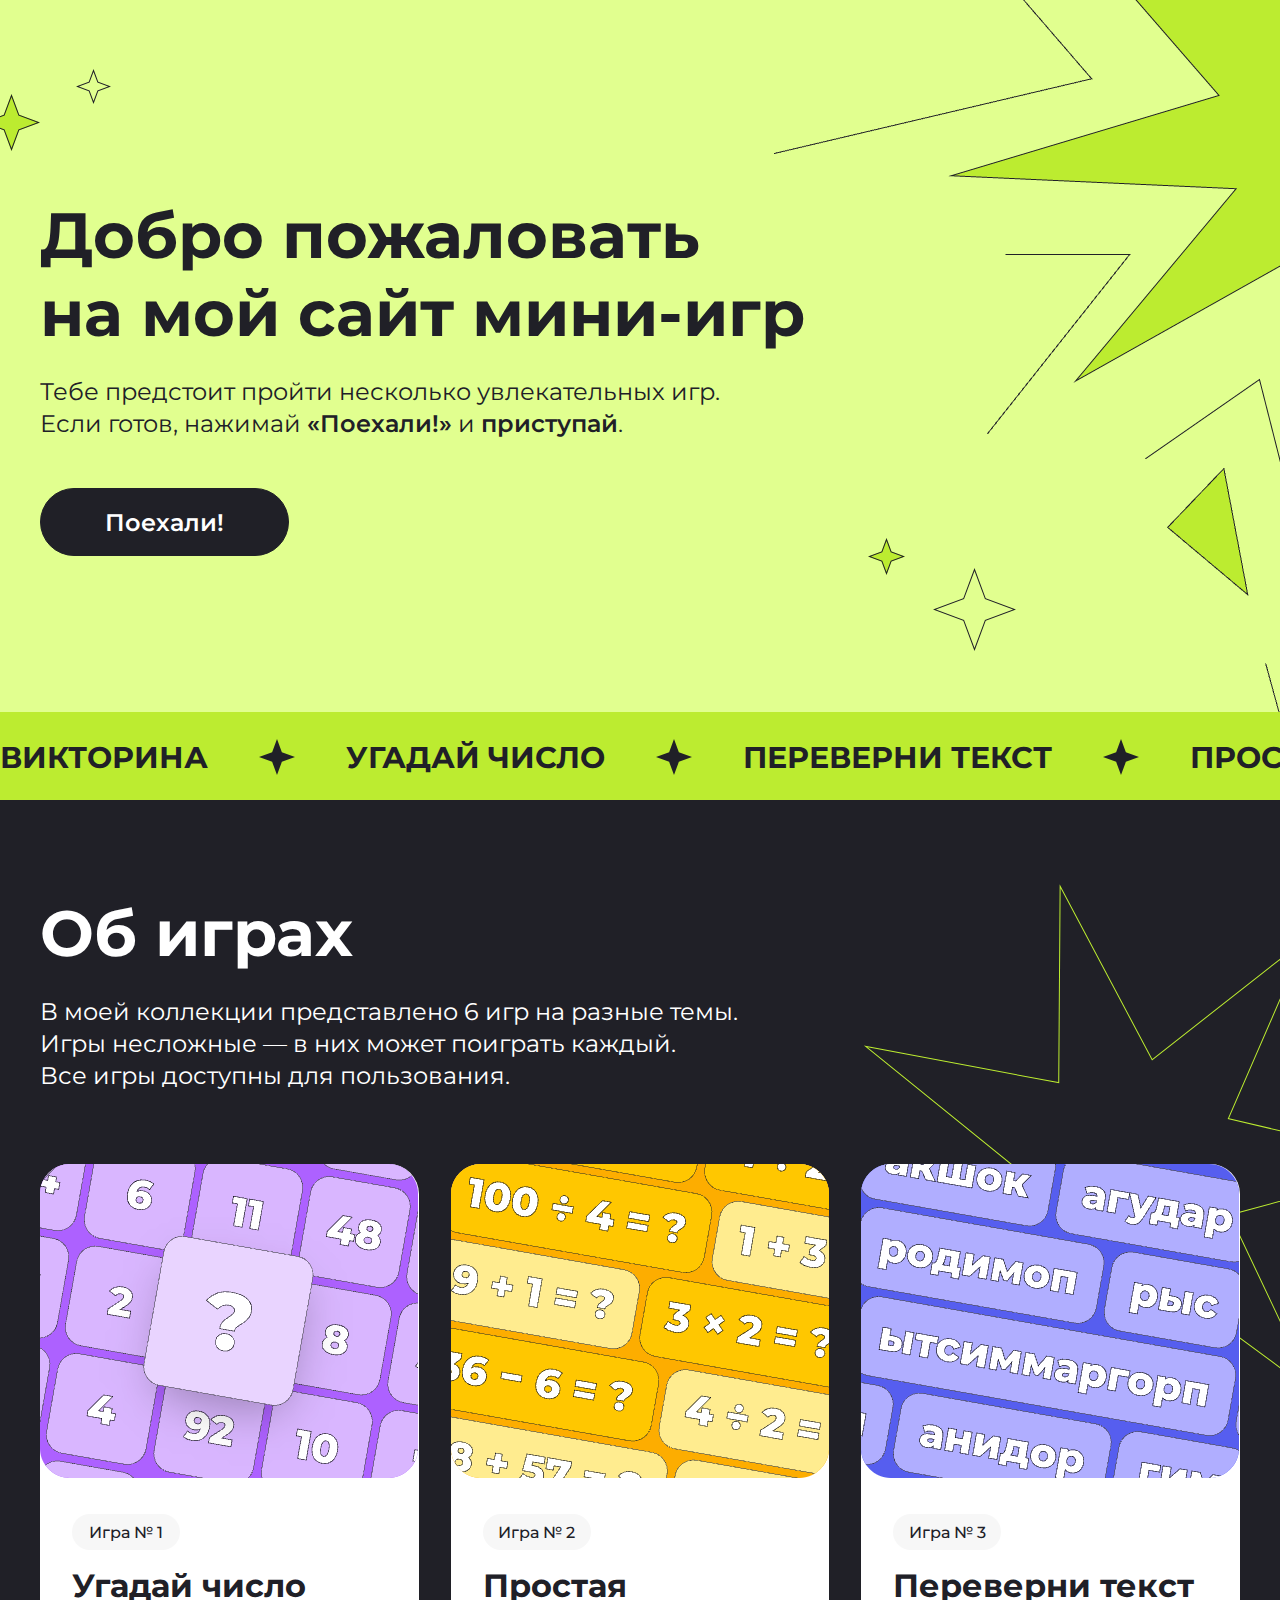
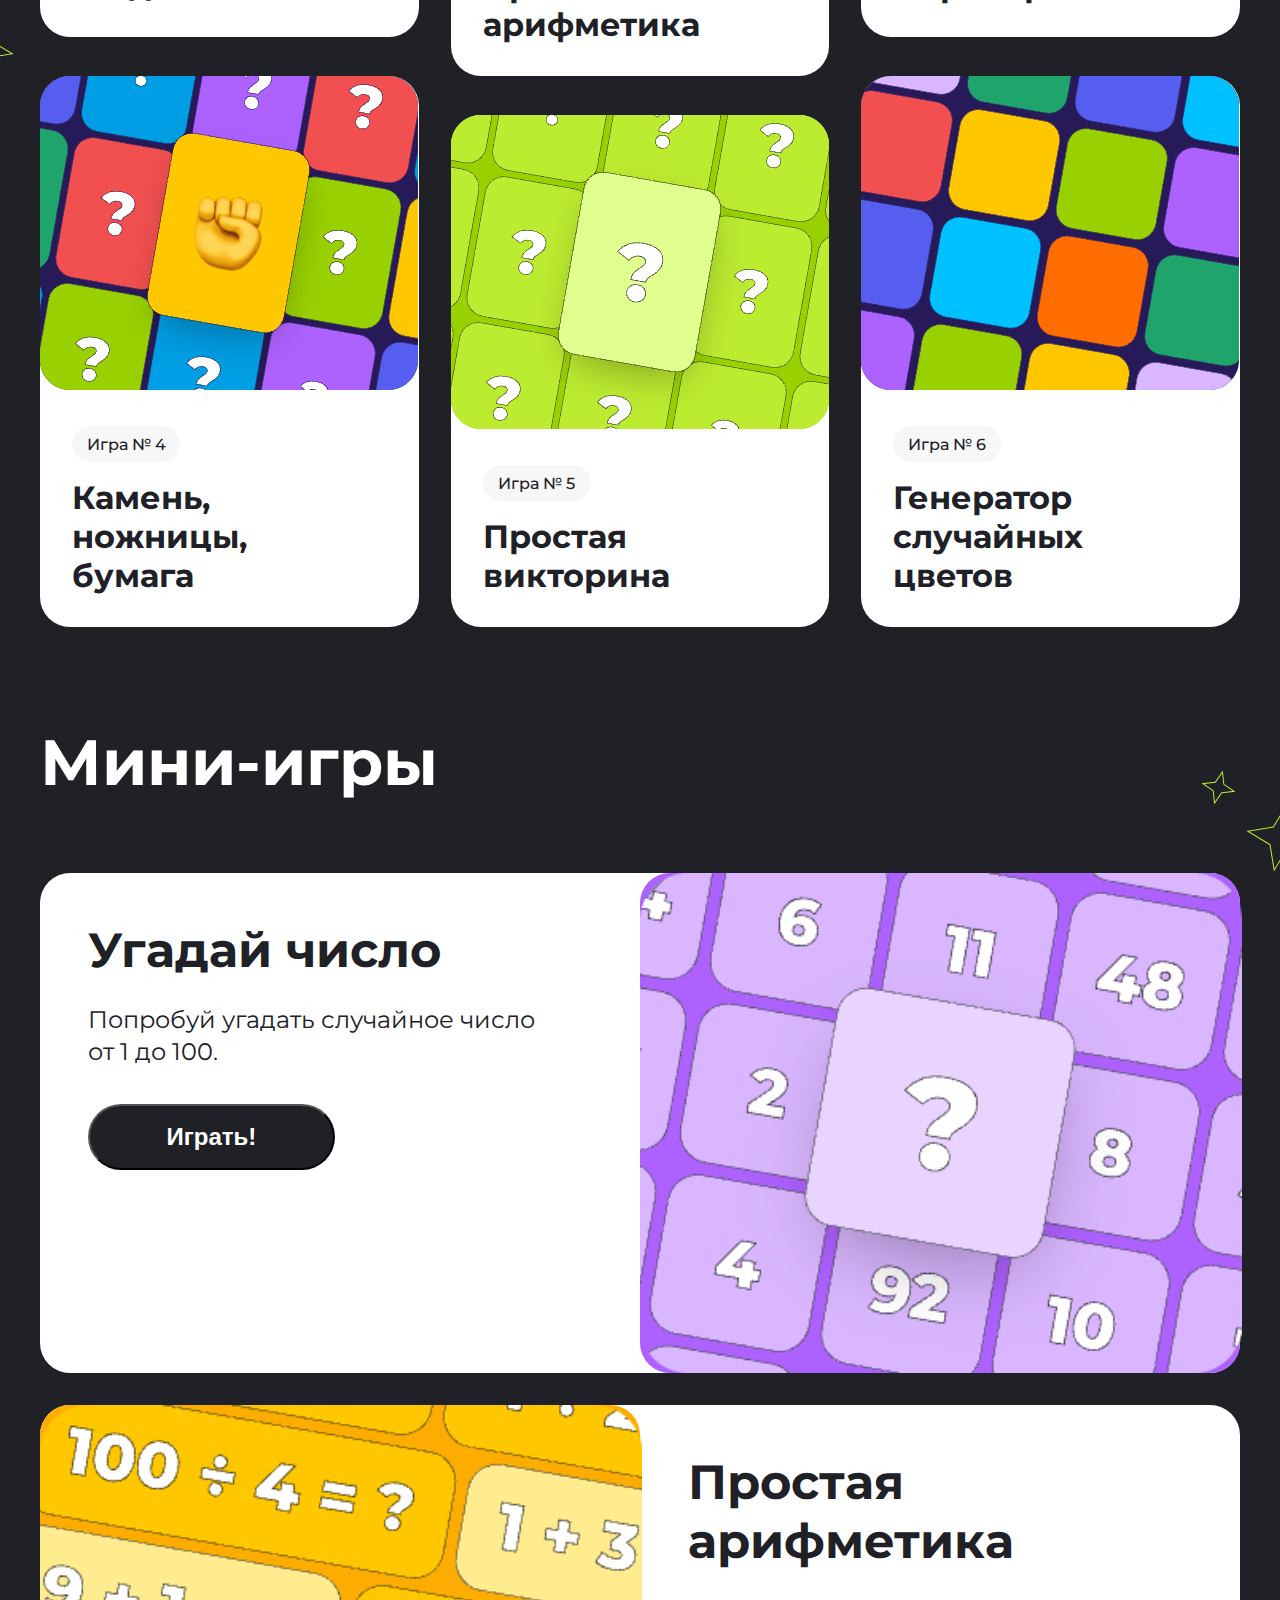
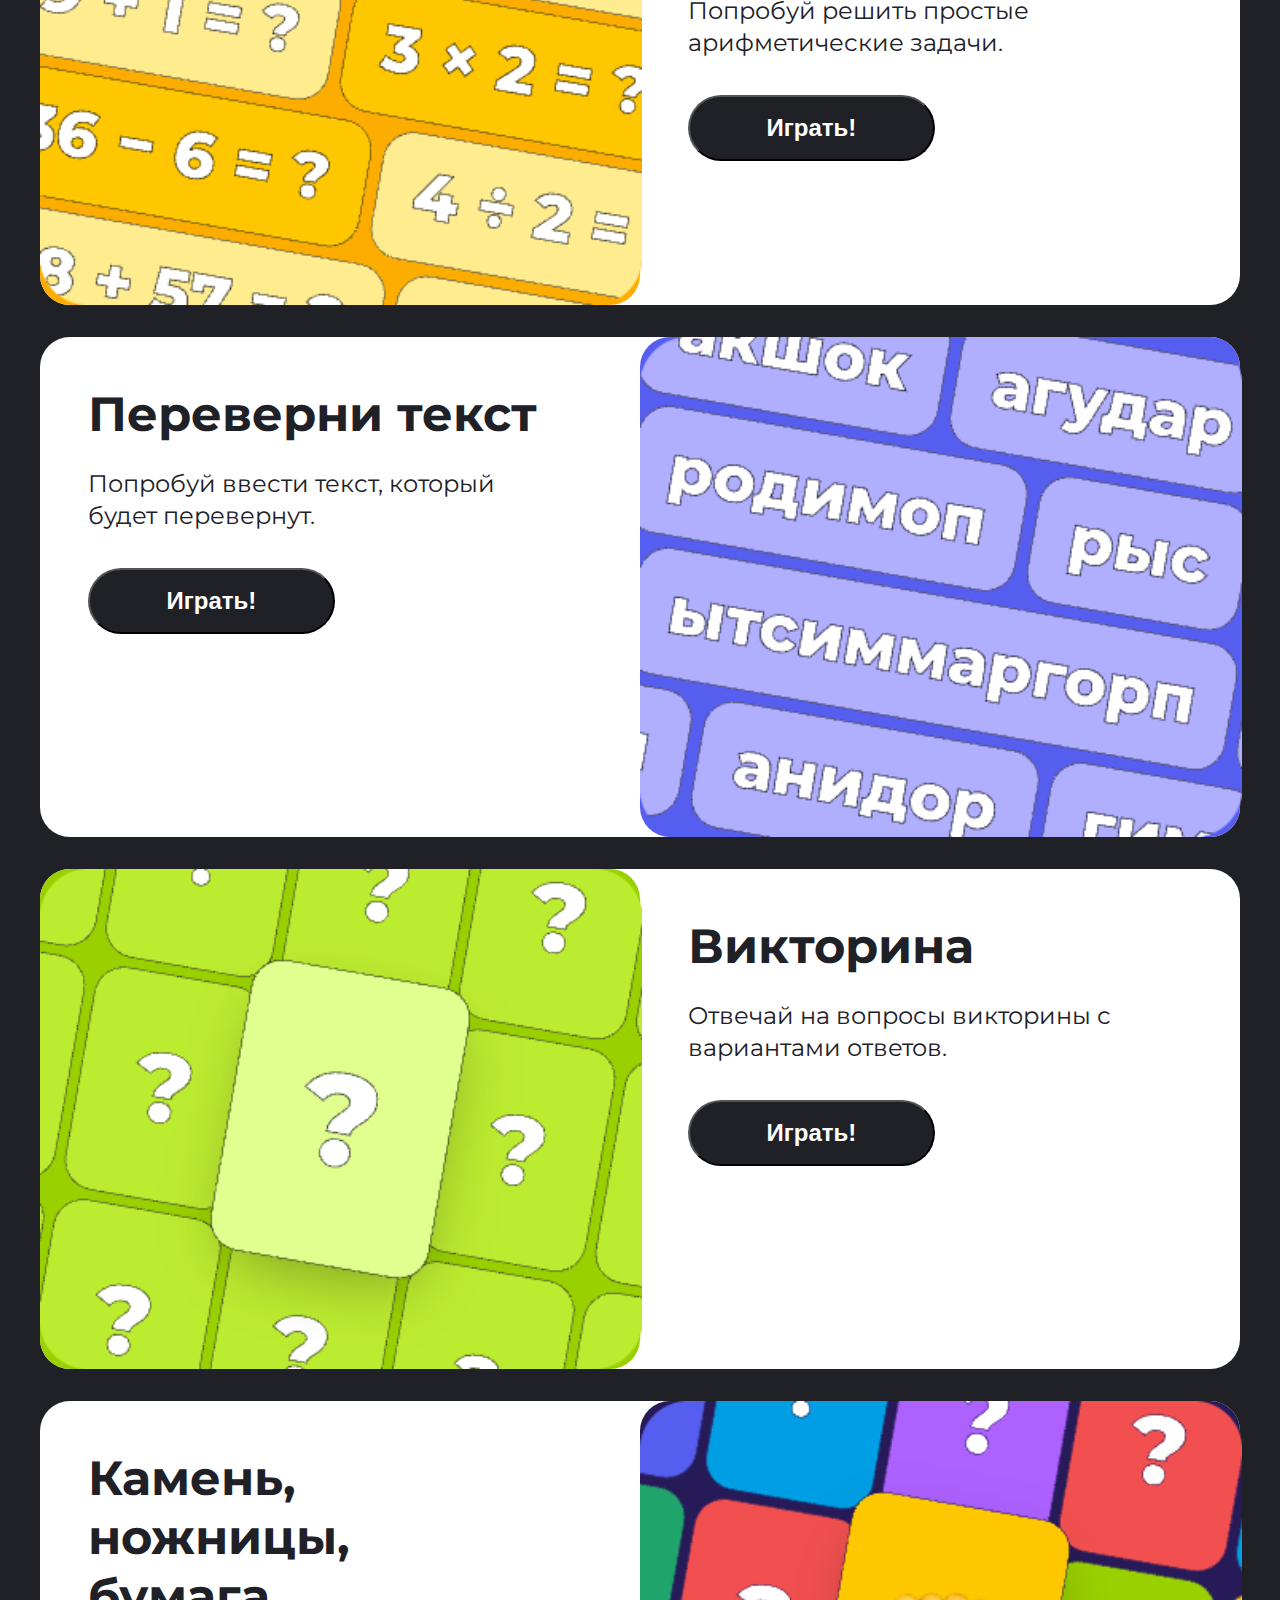
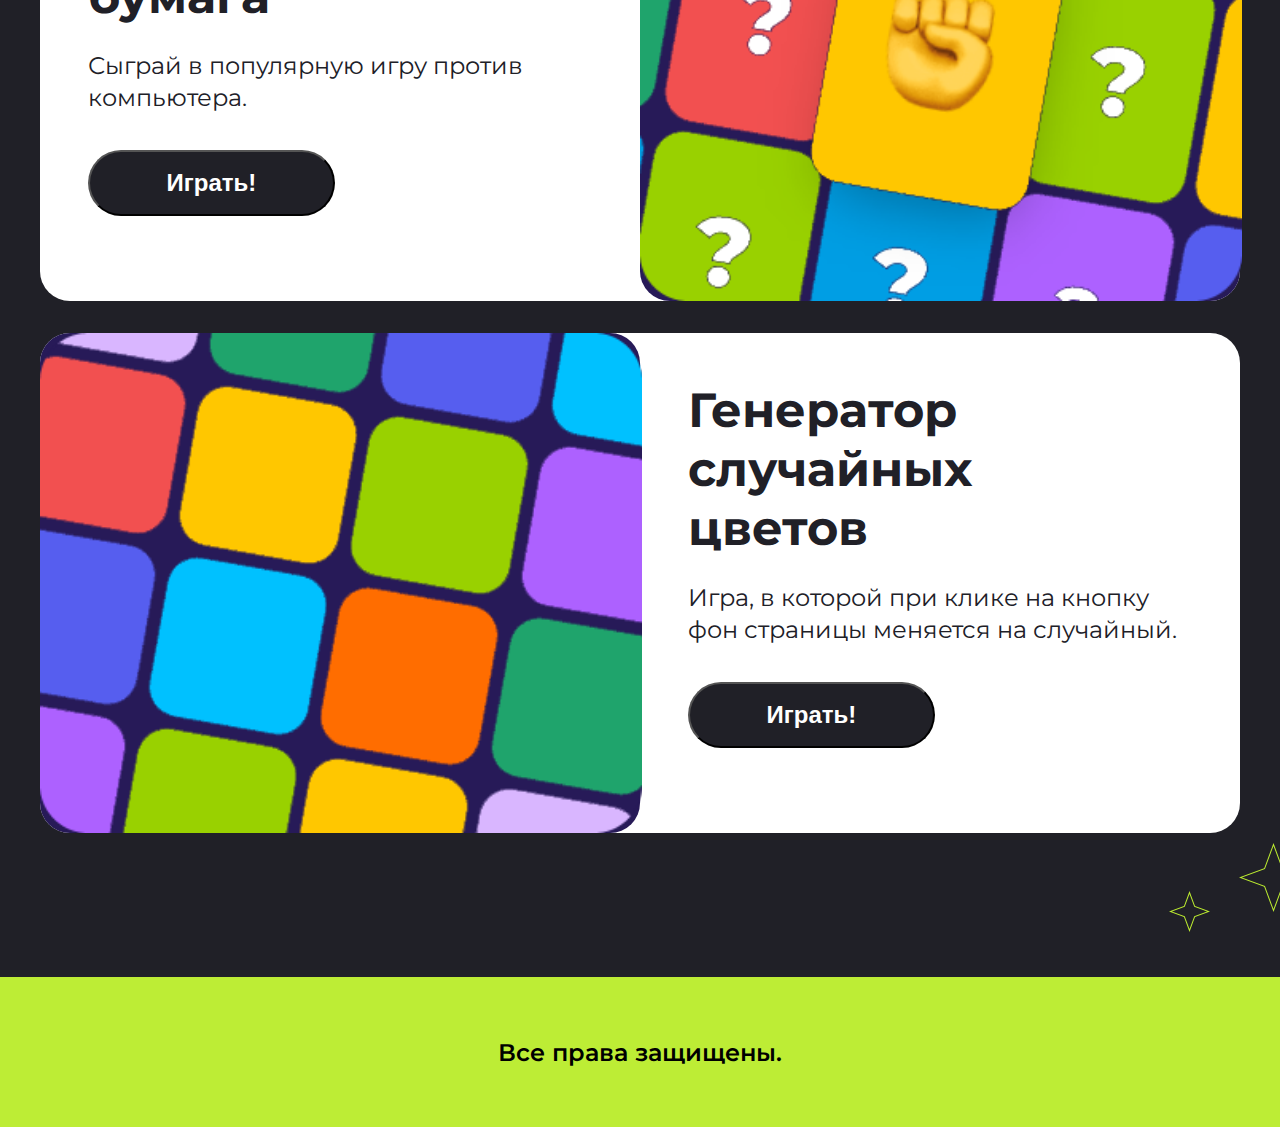
==== index.html @ 9e15dae4 "hw_6_html_1" ====
<!DOCTYPE html>
<html lang="en">
<head>
    <meta charset="UTF-8">
    <meta name="viewport" content="width=device-width, initial-scale=1.0">
    <title>Mini-Games</title>
    <link rel="preconnect" href="https://fonts.googleapis.com">
    <link rel="preconnect" href="https://fonts.gstatic.com" crossorigin>
    <link href="https://fonts.googleapis.com/css2?family=Montserrat:wght@400;500;600;700&display=swap" rel="stylesheet">
    <link rel="stylesheet" href="./css/style.css">
</head>
<body>
    <div class="header center">
        <section class="header__content">
            <img class="header__img-1" src="img/bigstar.png" alt="bigstar">
            <img class="header__img-2" src="img/star2.svg" alt="star2">
            <img class="header__img-3" src="img/star3.svg" alt="star3">
            <img class="header__img-4" src="img/star4.svg" alt="star4">
            <img class="header__img-5" src="img/star5.svg" alt="star5">
            <img class="header__img-6" src="img/mobilebigstar.svg" alt="mobilebigstar">
            <div>
                <h1 class="header__h1">Добро пожаловать<br> на мой сайт мини-игр</h1>
            </div>
            <div class="header__text">
                <p>Тебе предстоит пройти несколько увлекательных игр.<br> Если готов, нажимай <span class="header__text-bold">«Поехали!»</span> и <span class="header__text-bold">приступай</span>.</p>
            </div>
            <div>
                <a href="#anchor1" class="header__button">Поехали!</a>
            </div>
        </section>
        <section class="header__bottom">
            <p class="header__bottom-text">Викторина</p>
            <svg width="36.000000" height="36.000000" viewBox="0 0 36 36" fill="none" xmlns="http://www.w3.org/2000/svg" xmlns:xlink="http://www.w3.org/1999/xlink">
                <desc>
                        Created with Pixso.
                </desc>
                <defs/>
                <path id="Star1" d="M18 0L13.13 13.13L0 18L13.13 22.86L18 36L22.86 22.86L36 18L22.86 13.13L18 0Z" fill="#202027" fill-opacity="1.000000" fill-rule="evenodd"/>
            </svg>
            <p class="header__bottom-text">Угадай число</p>
            <svg width="36.000000" height="36.000000" viewBox="0 0 36 36" fill="none" xmlns="http://www.w3.org/2000/svg" xmlns:xlink="http://www.w3.org/1999/xlink">
                <desc>
                        Created with Pixso.
                </desc>
                <defs/>
                <path id="Star2" d="M18 0L13.13 13.13L0 18L13.13 22.86L18 36L22.86 22.86L36 18L22.86 13.13L18 0Z" fill="#202027" fill-opacity="1.000000" fill-rule="evenodd"/>
            </svg>
            <p class="header__bottom-text">Переверни текст</p>
            <svg width="36.000000" height="36.000000" viewBox="0 0 36 36" fill="none" xmlns="http://www.w3.org/2000/svg" xmlns:xlink="http://www.w3.org/1999/xlink">
                <desc>
                        Created with Pixso.
                </desc>
                <defs/>
                <path id="Star3" d="M18 0L13.13 13.13L0 18L13.13 22.86L18 36L22.86 22.86L36 18L22.86 13.13L18 0Z" fill="#202027" fill-opacity="1.000000" fill-rule="evenodd"/>
            </svg>
            <p class="header__bottom-text">Простая арифметика</p>
        </section>
    </div>
    <div class="games center">
        <div>
            <h2 class="games__h1" id="anchor1">Об играх</h2>
        </div>
        <div class="games__text">
            <p>В моей коллекции представлено 6 игр на разные темы.<br> Игры несложные — в них может поиграть каждый.<br> Все игры доступны для пользования.</p>
        </div>
        <div class="games__cards">
            <a href="#anchor11" class="games__card games__card-1">
                <div class="games__card-img">
                    <img src="./img/game1.png" alt="game1">
                </div>
                <div>
                    <span class="games__card-number">Игра № 1</span>
                </div>
                <div class="games__card-name">
                    <p>Угадай число</p>
                </div>
            </a>
            <a href="#anchor22" class="games__card games__card-2">
                <div class="games__card-img">
                    <img src="./img/game2.png" alt="game2">
                </div>
                <div>
                    <span class="games__card-number">Игра № 2</span>
                </div>
                <div class="games__card-name">
                    <p>Простая<br> арифметика</p>
                </div>
            </a>
            <a href="#anchor33" class="games__card games__card-3">
                <div class="games__card-img">
                    <img src="./img/game3.png" alt="game3">
                </div>
                <div>
                    <span class="games__card-number">Игра № 3</span>
                </div>
                <div class="games__card-name">
                    <p>Переверни текст</p>
                </div>
            </a>
            <a href="#anchor44" class="games__card games__card-4">
                <div class="games__card-img">
                    <img src="./img/game4.png" alt="game4">
                </div>
                <div>
                    <span class="games__card-number">Игра № 4</span>
                </div>
                <div class="games__card-name">
                    <p>Камень,<br> ножницы,<br> бумага</p>
                </div>
            </a>
            <a href="#anchor55" class="games__card games__card-5">
                <div class="games__card-img">
                    <img src="./img/game5.png" alt="game5">
                </div>
                <div>
                    <span class="games__card-number">Игра № 5</span>
                </div>
                <div class="games__card-name">
                    <p>Простая<br> викторина</p>
                </div>
            </a>
            <a href="#anchor66" class="games__card games__card-6">
                <div class="games__card-img">
                    <img src="./img/game6.png" alt="game6">
                </div>
                <div>
                    <span class="games__card-number">Игра № 6</span>
                </div>
                <div class="games__card-name">
                    <p>Генератор<br> случайных<br> цветов</p>
                </div>
            </a>
        </div>
        <img class="games__img-1" src="img/stargame1.svg" alt="stargame1">
        <img class="games__img-2" src="img/stargame2.svg" alt="stargame2">
        <img class="games__img-3" src="img/stargame3.svg" alt="stargame3">
    </div>
    <div class="minigames center">
        <div>
            <h2 class="minigames__h1" id="anchor2">Мини-игры</h2>
        </div>
        <div class="minigames__cards">
            <div id="anchor11" class="minigames__card minigames__card-avers">
                <div class="minigames__card-left">
                    <div>
                        <p class="minigames__card-left-name">Угадай число</p>
                    </div>
                    <div>
                        <p class="minigames__card-left-text">Попробуй угадать случайное число от 1 до 100.</p>
                    </div>
                    <button class="minigames__card-left-button" onclick="gameHiddenNumber()">Играть!</button>
                </div>
                <div class="minigames__card-right">
                    <div class="minigames__card-right-img minigames__card-right-img-1">
                        <img src="./img/game1.png" alt="game1">
                    </div>
                </div>
            </div>
            <div id="anchor22" class="minigames__card minigames__card-revers">
                <div class="minigames__card-left">
                    <div>
                        <p class="minigames__card-left-name">Простая<br> арифметика</p>
                    </div>
                    <div>
                        <p class="minigames__card-left-text">Попробуй решить простые арифметические задачи.</p>
                    </div>
                    <button class="minigames__card-left-button" onclick="gameSimpleMath()">Играть!</button>
                </div>
                <div class="minigames__card-right">
                    <div class="minigames__card-right-img minigames__card-right-img-2">
                        <img src="./img/game2.png" alt="game2">
                    </div>
                </div>
            </div>
            <div id="anchor33" class="minigames__card minigames__card-avers">
                <div class="minigames__card-left">
                    <div>
                        <p class="minigames__card-left-name">Переверни текст</p>
                    </div>
                    <div>
                        <p class="minigames__card-left-text">Попробуй ввести текст, который будет перевернут.</p>
                    </div>
                    <button class="minigames__card-left-button">Играть!</button>
                </div>
                <div class="minigames__card-right">
                    <div class="minigames__card-right-img minigames__card-right-img-3">
                        <img src="./img/game3.png" alt="game3">
                    </div>
                </div>
            </div>
            <div id="anchor55" class="minigames__card minigames__card-revers">
                <div class="minigames__card-left">
                    <div>
                        <p class="minigames__card-left-name">Викторина</p>
                    </div>
                    <div>
                        <p class="minigames__card-left-text">Отвечай на вопросы викторины с вариантами ответов.</p>
                    </div>
                    <button class="minigames__card-left-button">Играть!</button>
                </div>
                <div class="minigames__card-right">
                    <div class="minigames__card-right-img minigames__card-right-img-5">
                        <img src="./img/game5.png" alt="game5">
                    </div>
                </div>
            </div>
            <div id="anchor44" class="minigames__card minigames__card-avers">
                <div class="minigames__card-left">
                    <div>
                        <p class="minigames__card-left-name">Камень, <br>ножницы, <br>бумага</p>
                    </div>
                    <div>
                        <p class="minigames__card-left-text">Сыграй в популярную игру против компьютера.</p>
                    </div>
                    <button class="minigames__card-left-button">Играть!</button>
                </div>
                <div class="minigames__card-right">
                    <div class="minigames__card-right-img minigames__card-right-img-4">
                        <img src="./img/game4.png" alt="game4">
                    </div>
                </div>
            </div>
            <div id="anchor66" class="minigames__card minigames__card-revers">
                <div class="minigames__card-left">
                    <div>
                        <p class="minigames__card-left-name">Генератор <br>случайных <br>цветов</p>
                    </div>
                    <div>
                        <p class="minigames__card-left-text minigames__card-left-text-wide">Игра, в которой при клике на кнопку фон страницы меняется на случайный.</p>
                    </div>
                    <button class="minigames__card-left-button">Играть!</button>
                </div>
                <div class="minigames__card-right">
                    <div class="minigames__card-right-img minigames__card-right-img-6">
                        <img src="./img/game6.png" alt="game6">
                    </div>
                </div>
            </div>
        </div>
        <img class="minigames__img-1" src="img/starminigame1.svg" alt="starminigame1">
        <img class="minigames__img-2" src="img/starminigame2.svg" alt="starminigame2">
        <img class="minigames__img-3" src="img/starminigame3.svg" alt="starminigame3">
        <img class="minigames__img-4" src="img/starminigame4.svg" alt="starminigame4">
    </div>
    <div class="footer center">
        <p class="footer__text">Все права защищены.</p>
    </div>
    <script src="./js/miniGames.js"></script>
</body>
</html>
---- css/style.css ----
* {
  margin: 0;
  padding: 0;
}

a {
  text-decoration: none;
  color: white;
}

a:hover {
  color: black;
}

body {
  font-family: "Montserrat", sans-serif;
}

.center {
  padding-left: calc(50% - 600px);
  padding-right: calc(50% - 600px);
}

.header {
  position: relative;
  height: 800px;
  background: rgb(225, 255, 143);
  background-size: contain;
  background-position: center;
  overflow: hidden;
}
.header__content {
  padding-top: 196px;
  display: flex;
  flex-direction: column;
  align-items: flex-start;
}
.header__h1 {
  color: rgb(32, 32, 39);
  font-size: 64px;
  font-weight: 700;
  line-height: 78px;
  text-align: left;
}
.header__text {
  padding-top: 24px;
  padding-bottom: 48px;
  color: rgb(32, 32, 39);
  font-size: 24px;
  font-weight: 400;
  line-height: 32px;
  text-align: left;
}
.header__text-bold {
  font-weight: 600;
}
.header__button {
  display: flex;
  width: 247px;
  height: 66px;
  justify-content: center;
  align-items: center;
  border: 1px solid rgb(32, 32, 39);
  border-radius: 60px;
  color: rgb(255, 255, 255);
  font-size: 24px;
  font-weight: 600;
  text-decoration: none;
  background: rgb(32, 32, 39);
  transition: background 1s;
}
.header__button:hover {
  background: rgb(255, 255, 255);
  color: rgb(32, 32, 39);
}
.header__img-1 {
  position: absolute;
  left: calc(50% + 134px);
  top: -333px;
  overflow: hidden;
}
.header__img-2 {
  position: absolute;
  left: calc(50% - 657px);
  top: 94px;
}
.header__img-3 {
  position: absolute;
  left: calc(50% - 564px);
  top: 69px;
}
.header__img-4 {
  position: absolute;
  right: calc(50% - 376px);
  top: 568px;
}
.header__img-5 {
  position: absolute;
  right: calc(50% - 265px);
  top: 538px;
}
.header__img-6 {
  position: absolute;
  display: none;
}
.header__bottom {
  position: absolute;
  width: 3220px;
  height: 90px;
  margin-top: 156px;
  display: flex;
  flex-direction: row;
  align-items: center;
  gap: 51px;
  overflow: hidden;
  background: rgb(188, 236, 48);
  left: 0px;
}
.header__bottom-text {
  color: rgb(32, 32, 39);
  font-size: 30px;
  font-weight: 700;
  text-align: left;
  text-transform: uppercase;
}

.games {
  position: relative;
  background: rgb(32, 32, 39);
  padding-bottom: 50px;
  overflow: hidden;
}
.games__h1 {
  padding-top: 94px;
  color: rgb(255, 255, 255);
  font-size: 64px;
  font-weight: 700;
  line-height: 78px;
  text-align: left;
}
.games__text {
  padding-top: 24px;
  padding-bottom: 72px;
  color: rgb(255, 255, 255);
  font-size: 24px;
  font-weight: 400;
  line-height: 32px;
  text-align: left;
}
.games__img-1 {
  position: absolute;
  left: calc(50% + 213px);
  top: 77px;
  transform: rotate(-7deg);
}
.games__img-2 {
  position: absolute;
  left: calc(50% - 680px);
  top: 822px;
  transform: rotate(5.45deg);
}
.games__img-3 {
  position: absolute;
  left: calc(50% - 695px);
  top: 770px;
  transform: rotate(5.45deg);
}
.games__cards {
  display: grid;
  grid-template-columns: repeat(12, 1fr);
  grid-template-rows: auto auto;
  -moz-column-gap: 32px;
       column-gap: 32px;
}
.games__card {
  display: flex;
  grid-column: span 4;
  flex-direction: column;
  border-radius: 30px;
  background: rgb(255, 255, 255);
}
.games__card-number {
  margin-top: 32px;
  margin-left: 32px;
  width: 108px;
  height: 36px;
  display: flex;
  flex-direction: row;
  justify-content: center;
  align-items: center;
  border-radius: 52.58px;
  background: rgb(247, 247, 247);
  color: rgb(32, 32, 39);
  font-size: 16px;
  font-weight: 500;
}
.games__card-name {
  margin-top: 16px;
  margin-left: 32px;
  margin-bottom: 36px;
  color: rgb(32, 32, 39);
  font-size: 32px;
  font-weight: 700;
  line-height: 39px;
  text-align: left;
}
.games__card:hover {
  transform: scale(1.05);
}
.games__card-1 {
  height: 473px;
  grid-row: 1/2;
}
.games__card-2 {
  height: 512px;
  grid-row: 1/3;
}
.games__card-3 {
  height: 473px;
  grid-row: 1/2;
  z-index: 1;
}
.games__card-4 {
  height: 551px;
  grid-row: 3/5;
}
.games__card-5 {
  height: 512px;
  grid-row: 4/5;
}
.games__card-6 {
  height: 551px;
  grid-row: 3/5;
}

.minigames {
  position: relative;
  background: rgb(32, 32, 39);
  padding-bottom: 144px;
}
.minigames__h1 {
  padding-top: 46px;
  padding-bottom: 72px;
  color: rgb(255, 255, 255);
  font-size: 64px;
  font-weight: 700;
  line-height: 78px;
  text-align: left;
}
.minigames__cards {
  display: flex;
  flex-direction: column;
  gap: 32px;
}
.minigames__card {
  border-radius: 30px;
  background: rgb(255, 255, 255);
  display: flex;
}
.minigames__card-avers {
  flex-direction: row;
}
.minigames__card-revers {
  flex-direction: row-reverse;
}
.minigames__card-left {
  display: flex;
  flex-direction: column;
  padding: 48px;
  width: 50%;
}
.minigames__card-left-name {
  color: rgb(32, 32, 39);
  font-size: 48px;
  font-weight: 700;
  line-height: 59px;
  text-align: left;
  padding-bottom: 24px;
}
.minigames__card-left-text {
  width: 457px;
  color: rgb(32, 32, 39);
  font-size: 24px;
  font-weight: 400;
  line-height: 32px;
  text-align: left;
  padding-bottom: 36px;
}
.minigames__card-left-text-wide {
  width: 497px;
}
.minigames__card-left-button {
  width: 247px;
  height: 66px;
  display: flex;
  flex-direction: row;
  justify-content: center;
  align-items: center;
  border-radius: 60px;
  background: rgb(32, 32, 39);
  color: rgb(255, 255, 255);
  font-size: 24px;
  font-weight: 600;
  transition: background 1s;
}
.minigames__card-left-button:hover {
  background: rgb(255, 255, 255);
  color: rgb(32, 32, 39);
}
.minigames__card-right {
  width: 50%;
}
.minigames__card-right-img {
  height: 500px;
  display: flex;
  border-radius: 30px;
}
.minigames__card-right-img-1 {
  background: rgb(173, 97, 255);
}
.minigames__card-right-img-2 {
  background: rgb(253, 173, 0);
}
.minigames__card-right-img-3 {
  background: rgb(86, 94, 239);
}
.minigames__card-right-img-4 {
  background: rgb(39, 26, 88);
}
.minigames__card-right-img-5 {
  background: rgb(153, 209, 0);
}
.minigames__card-right-img-6 {
  background: rgb(39, 26, 88);
}
.minigames__img-1 {
  position: absolute;
  right: calc(50% - 596px);
  top: 93px;
  transform: rotate(7.08deg);
}
.minigames__img-2 {
  position: absolute;
  right: calc(50% - 675px);
  top: 126px;
  transform: rotate(5.45deg);
}
.minigames__img-3 {
  position: absolute;
  right: calc(50% - 570px);
  bottom: 45px;
}
.minigames__img-4 {
  position: absolute;
  right: calc(50% - 668px);
  bottom: 65px;
}

.footer {
  height: 150px;
  background: rgb(189, 237, 53);
  display: flex;
  justify-content: center;
  align-items: center;
}
.footer__text {
  font-size: 24px;
  font-weight: 600;
  line-height: 29px;
}

@media (max-width: 376px) {
  .center {
    padding-left: 16px;
    padding-right: 16px;
  }
  .header {
    overflow: hidden;
    height: 700px;
  }
  .header__content {
    padding-top: 147px;
    align-items: center;
  }
  .header__h1 {
    width: 262px;
    font-size: 40px;
    line-height: 49px;
    text-align: center;
  }
  .header__text {
    padding-bottom: 36px;
    font-size: 16px;
    line-height: 20px;
    text-align: center;
  }
  .header__button {
    width: 285px;
    height: 55px;
    font-size: 16px;
  }
  .header__bottom {
    width: 1717.4px;
    height: 51.34px;
    margin-top: 105px;
    gap: 27px;
    left: 0px;
  }
  .header__bottom-text {
    font-size: 16px;
    text-align: left;
  }
  .header__img-1 {
    display: none;
  }
  .header__img-2 {
    position: absolute;
    width: 35px;
    height: 35px;
    left: calc(50% - 151px);
    top: 97px;
  }
  .header__img-3 {
    position: absolute;
    width: 21px;
    height: 21px;
    left: calc(50% - 97px);
    top: 64px;
  }
  .header__img-4 {
    position: absolute;
    width: 39px;
    height: 41px;
    right: calc(50% - 154px);
    top: 580px;
  }
  .header__img-5 {
    position: absolute;
    width: 18px;
    height: 18px;
    right: calc(50% - 102px);
    top: 557px;
  }
  .header__img-6 {
    display: block;
    position: absolute;
    right: calc(50% - 275px);
    top: -80px;
  }
  .games {
    display: none;
  }
  .minigames__h1 {
    padding-top: 48px;
    padding-bottom: 48px;
    font-size: 40px;
    line-height: 49px;
  }
  .minigames__cards {
    gap: 24px;
  }
  .minigames__card {
    max-width: 343px;
    width: 100%;
    flex-direction: column-reverse;
  }
  .minigames__card-left {
    display: flex;
    flex-direction: column;
    padding: 29px;
  }
  .minigames__card-left-name {
    width: 285px;
    font-size: 32px;
    line-height: 39px;
    text-align: left;
    padding-bottom: 16px;
  }
  .minigames__card-left-text {
    width: 285px;
    font-size: 16px;
    line-height: 20px;
    padding-bottom: 32px;
  }
  .minigames__card-left-button {
    width: 285px;
    height: 55px;
    font-size: 16px;
  }
  .minigames__card-right-img {
    max-height: 285px;
  }
  .minigames__img-1 {
    display: none;
  }
  .minigames__img-2 {
    display: none;
  }
  .minigames__img-3 {
    display: none;
  }
  .minigames__img-4 {
    display: none;
  }
  .footer {
    height: 100px;
  }
  .footer__text {
    font-size: 16px;
    font-weight: 600;
    line-height: 20px;
  }
}/*# sourceMappingURL=style.css.map */
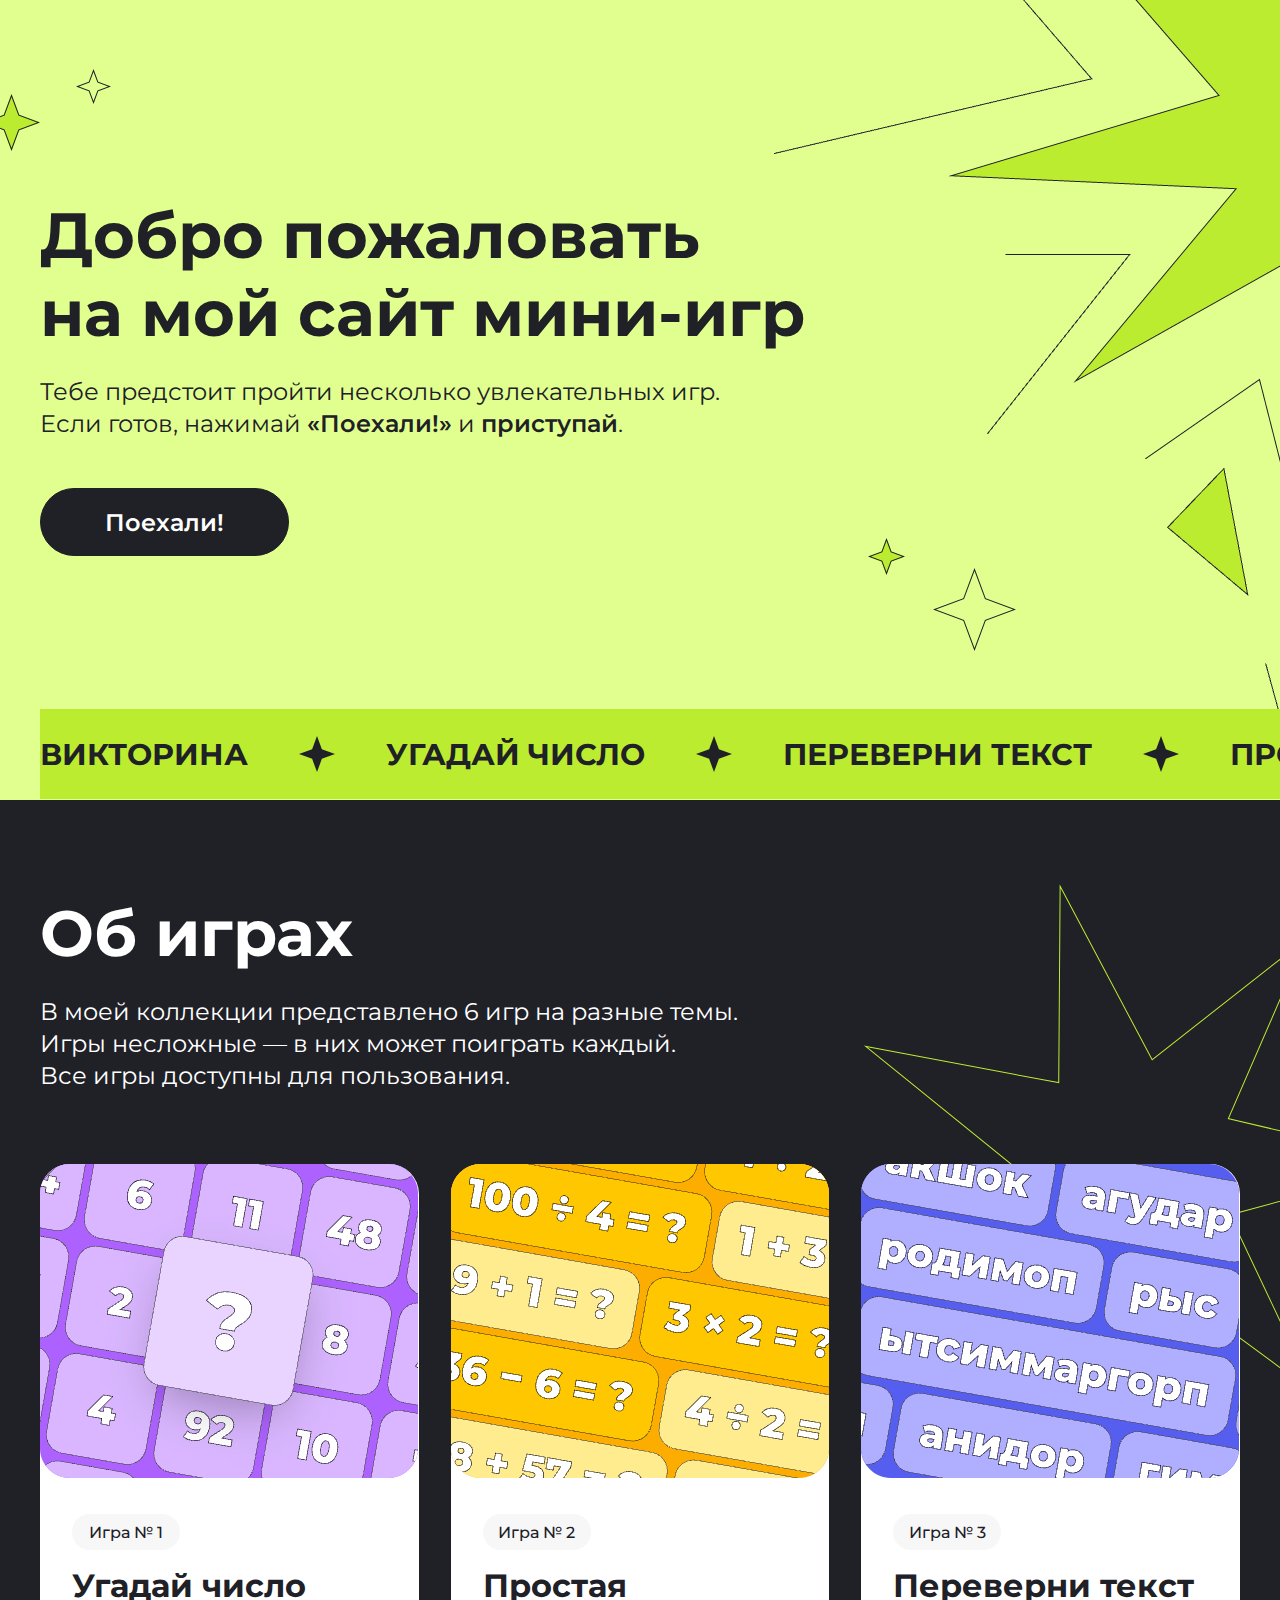
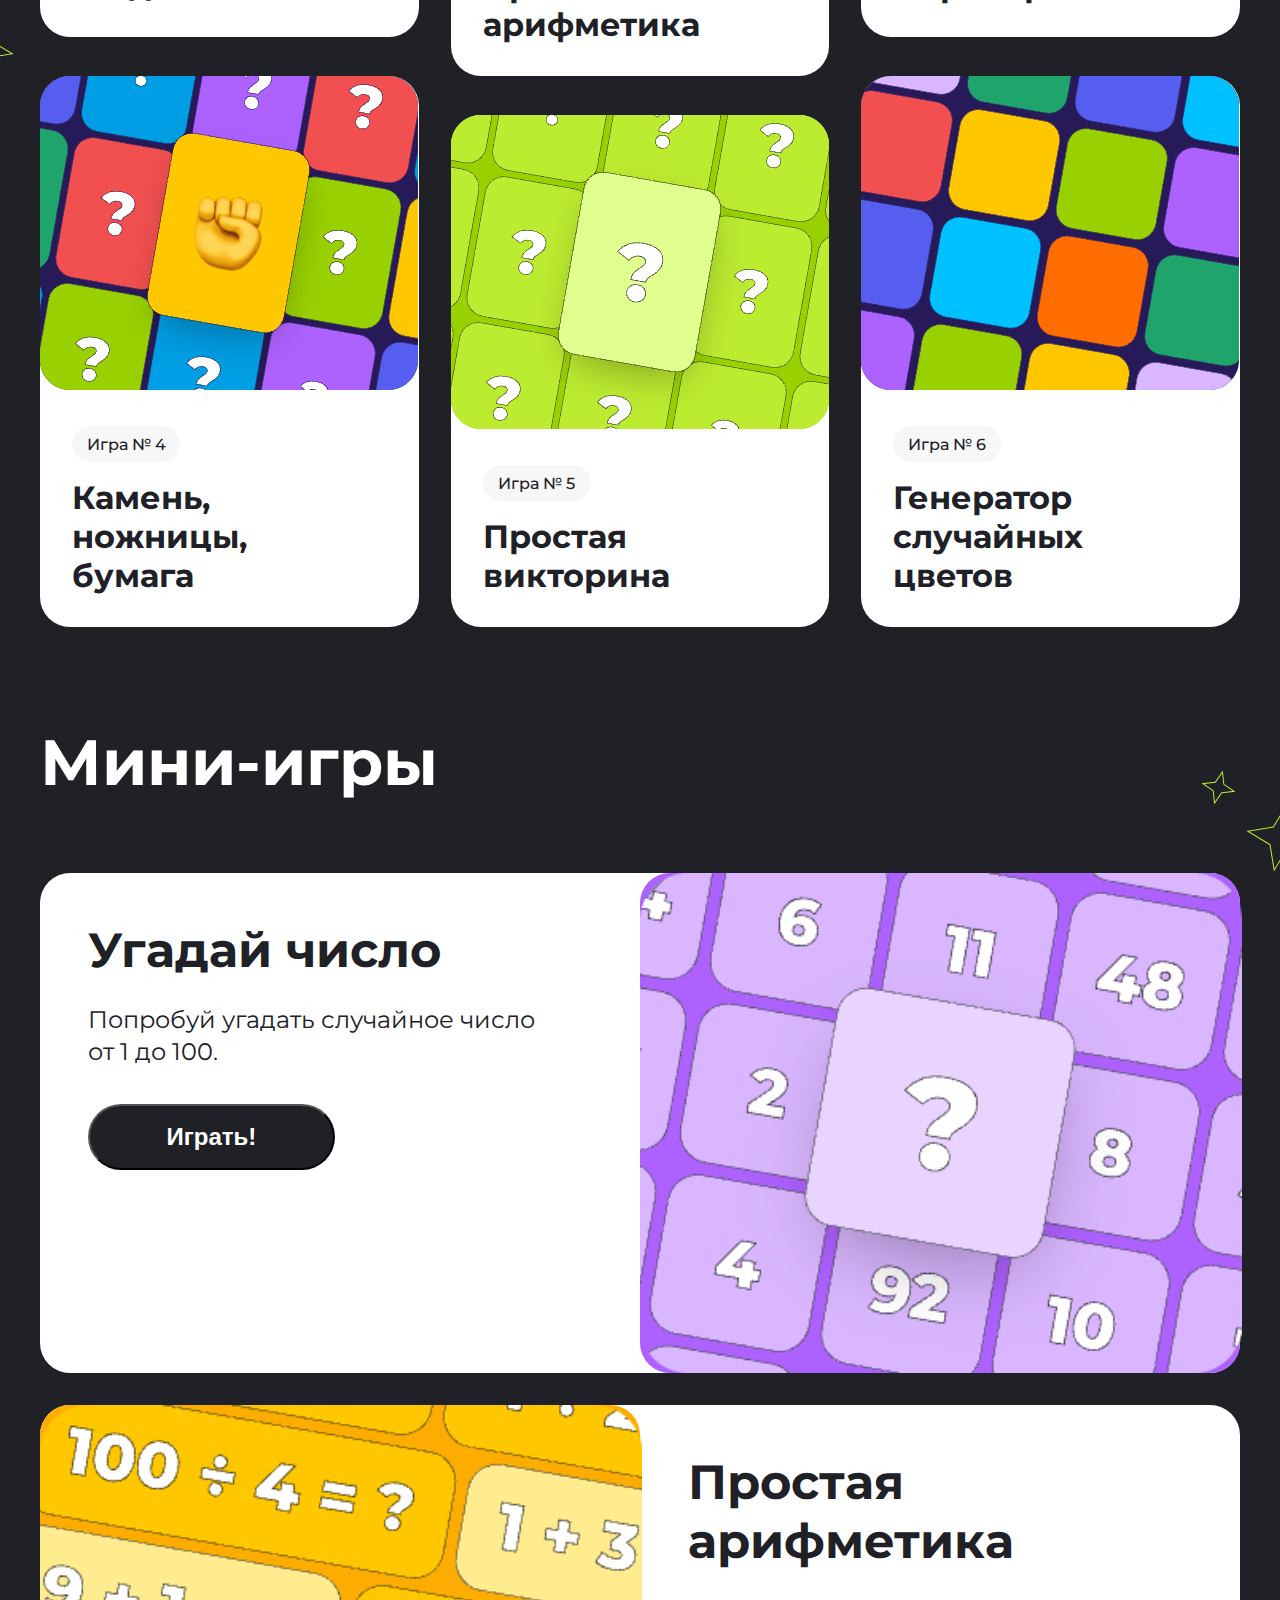
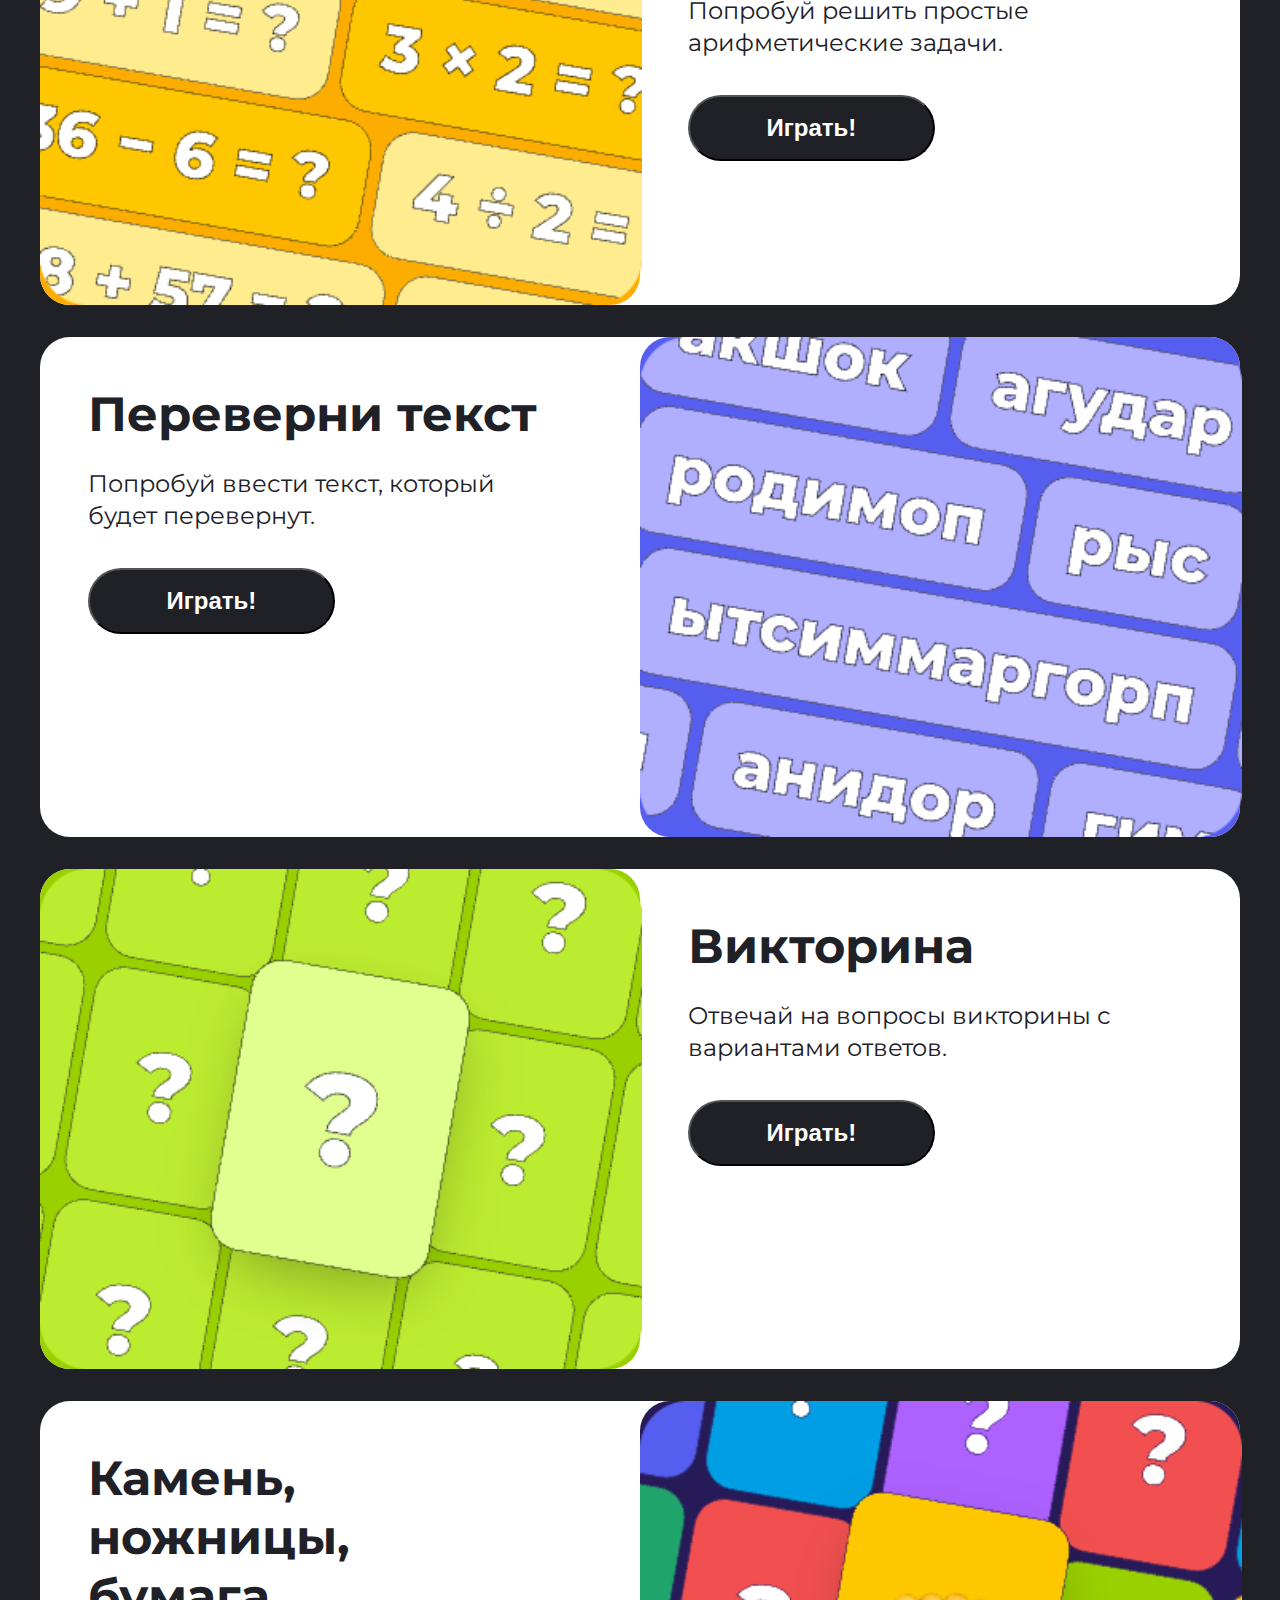
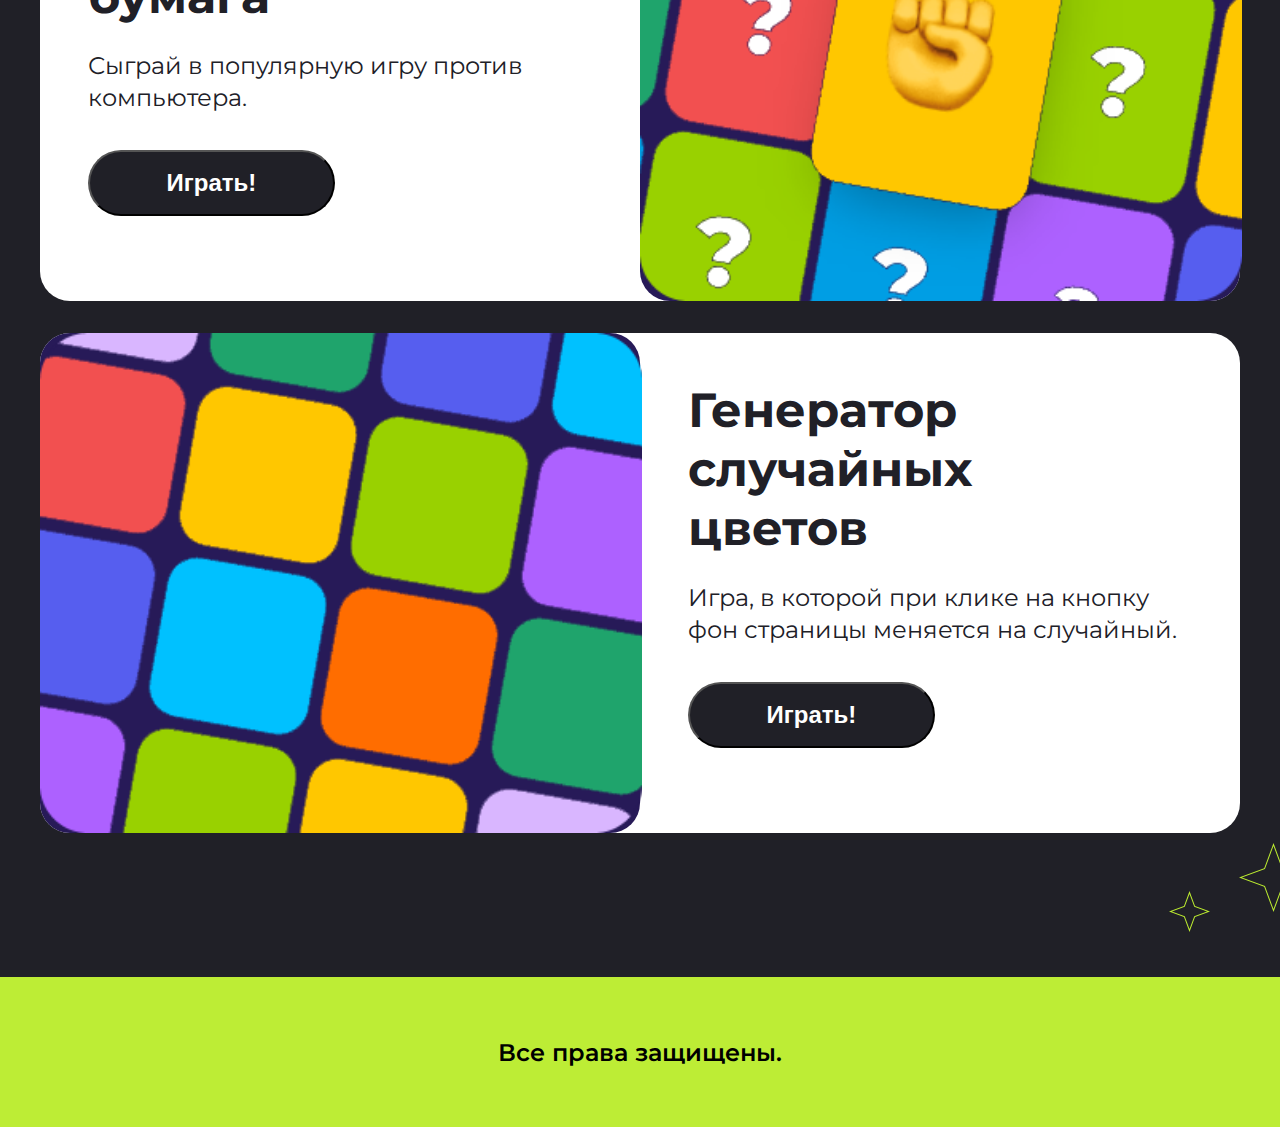
==== commit 4f980270: "kurs_html_32" ====
--- a/index.html
+++ b/index.html
@@ -25,7 +25,10 @@
                 <p>Тебе предстоит пройти несколько увлекательных игр.<br> Если готов, нажимай <span class="header__text-bold">«Поехали!»</span> и <span class="header__text-bold">приступай</span>.</p>
             </div>
             <div>
-                <a href="#anchor1" class="header__button">Поехали!</a>
+                <a href="#anchor1" class="header__button1">Поехали!</a>
+            </div>
+            <div>
+                <a href="#anchor2" class="header__button2">Поехали!</a>
             </div>
         </section>
         <section class="header__bottom">
@@ -54,6 +57,29 @@
                 <path id="Star3" d="M18 0L13.13 13.13L0 18L13.13 22.86L18 36L22.86 22.86L36 18L22.86 13.13L18 0Z" fill="#202027" fill-opacity="1.000000" fill-rule="evenodd"/>
             </svg>
             <p class="header__bottom-text">Простая арифметика</p>
+            <svg width="36.000000" height="36.000000" viewBox="0 0 36 36" fill="none" xmlns="http://www.w3.org/2000/svg" xmlns:xlink="http://www.w3.org/1999/xlink">
+                <desc>
+                        Created with Pixso.
+                </desc>
+                <defs/>
+                <path id="Star3" d="M18 0L13.13 13.13L0 18L13.13 22.86L18 36L22.86 22.86L36 18L22.86 13.13L18 0Z" fill="#202027" fill-opacity="1.000000" fill-rule="evenodd"/>
+            </svg>
+            <p class="header__bottom-text">Камень, ножницы, бумага</p>
+            <svg width="36.000000" height="36.000000" viewBox="0 0 36 36" fill="none" xmlns="http://www.w3.org/2000/svg" xmlns:xlink="http://www.w3.org/1999/xlink">
+                <desc>
+                        Created with Pixso.
+                </desc>
+                <defs/>
+                <path id="Star3" d="M18 0L13.13 13.13L0 18L13.13 22.86L18 36L22.86 22.86L36 18L22.86 13.13L18 0Z" fill="#202027" fill-opacity="1.000000" fill-rule="evenodd"/>
+            </svg>
+            <p class="header__bottom-text">Генератор случайных цветов</p>
+            <svg width="36.000000" height="36.000000" viewBox="0 0 36 36" fill="none" xmlns="http://www.w3.org/2000/svg" xmlns:xlink="http://www.w3.org/1999/xlink">
+                <desc>
+                        Created with Pixso.
+                </desc>
+                <defs/>
+                <path id="Star3" d="M18 0L13.13 13.13L0 18L13.13 22.86L18 36L22.86 22.86L36 18L22.86 13.13L18 0Z" fill="#202027" fill-opacity="1.000000" fill-rule="evenodd"/>
+            </svg>
         </section>
     </div>
     <div class="games center">
@@ -180,7 +206,7 @@
                     <div>
                         <p class="minigames__card-left-text">Попробуй ввести текст, который будет перевернут.</p>
                     </div>
-                    <button class="minigames__card-left-button">Играть!</button>
+                    <button class="minigames__card-left-button" onclick="gameTextFlipOver()">Играть!</button>
                 </div>
                 <div class="minigames__card-right">
                     <div class="minigames__card-right-img minigames__card-right-img-3">
@@ -196,7 +222,7 @@
                     <div>
                         <p class="minigames__card-left-text">Отвечай на вопросы викторины с вариантами ответов.</p>
                     </div>
-                    <button class="minigames__card-left-button">Играть!</button>
+                    <button class="minigames__card-left-button" onclick="gameQuiz()">Играть!</button>
                 </div>
                 <div class="minigames__card-right">
                     <div class="minigames__card-right-img minigames__card-right-img-5">
@@ -212,7 +238,7 @@
                     <div>
                         <p class="minigames__card-left-text">Сыграй в популярную игру против компьютера.</p>
                     </div>
-                    <button class="minigames__card-left-button">Играть!</button>
+                    <button class="minigames__card-left-button" onclick="gameStoneScissorsPaper()">Играть!</button>
                 </div>
                 <div class="minigames__card-right">
                     <div class="minigames__card-right-img minigames__card-right-img-4">
@@ -228,7 +254,7 @@
                     <div>
                         <p class="minigames__card-left-text minigames__card-left-text-wide">Игра, в которой при клике на кнопку фон страницы меняется на случайный.</p>
                     </div>
-                    <button class="minigames__card-left-button">Играть!</button>
+                    <button class="minigames__card-left-button" onclick="gameRandomColorGenerator()">Играть!</button>
                 </div>
                 <div class="minigames__card-right">
                     <div class="minigames__card-right-img minigames__card-right-img-6">
--- a/css/style.css
+++ b/css/style.css
@@ -54,7 +54,7 @@
 .header__text-bold {
   font-weight: 600;
 }
-.header__button {
+.header__button1 {
   display: flex;
   width: 247px;
   height: 66px;
@@ -69,9 +69,12 @@
   background: rgb(32, 32, 39);
   transition: background 1s;
 }
-.header__button:hover {
+.header__button1:hover {
   background: rgb(255, 255, 255);
   color: rgb(32, 32, 39);
+}
+.header__button2 {
+  display: none;
 }
 .header__img-1 {
   position: absolute;
@@ -104,23 +107,27 @@
   display: none;
 }
 .header__bottom {
-  position: absolute;
-  width: 3220px;
+  position: relative;
+  width: 3060px;
   height: 90px;
-  margin-top: 156px;
+  margin-top: 153px;
   display: flex;
   flex-direction: row;
+  justify-content: flex-start;
   align-items: center;
   gap: 51px;
-  overflow: hidden;
-  background: rgb(188, 236, 48);
+  animation: scroll-left 10s linear infinite;
+  animation-direction: normal;
+  background-color: rgb(188, 236, 48);
   left: 0px;
 }
 .header__bottom-text {
   color: rgb(32, 32, 39);
   font-size: 30px;
   font-weight: 700;
-  text-align: left;
+  flex: none;
+  text-align: left;
+  line-height: 110%;
   text-transform: uppercase;
 }
 
@@ -369,7 +376,15 @@
   line-height: 29px;
 }
 
-@media (max-width: 376px) {
+@keyframes scroll-left {
+  from {
+    transform: translateX(0%);
+  }
+  to {
+    transform: translateX(-100%);
+  }
+}
+@media (max-width: 426px) {
   .center {
     padding-left: 16px;
     padding-right: 16px;
@@ -398,6 +413,147 @@
     width: 285px;
     height: 55px;
     font-size: 16px;
+  }
+  .header__bottom {
+    width: 1717.4px;
+    height: 51.34px;
+    margin-top: 107px;
+    gap: 27px;
+    left: 0px;
+  }
+  .header__bottom-text {
+    font-size: 16px;
+    text-align: left;
+  }
+  .header__img-1 {
+    display: none;
+  }
+  .header__img-2 {
+    position: absolute;
+    width: 35px;
+    height: 35px;
+    left: calc(50% - 151px);
+    top: 97px;
+  }
+  .header__img-3 {
+    position: absolute;
+    width: 21px;
+    height: 21px;
+    left: calc(50% - 97px);
+    top: 64px;
+  }
+  .header__img-4 {
+    position: absolute;
+    width: 39px;
+    height: 41px;
+    right: calc(50% - 154px);
+    top: 580px;
+  }
+  .header__img-5 {
+    position: absolute;
+    width: 18px;
+    height: 18px;
+    right: calc(50% - 102px);
+    top: 557px;
+  }
+  .header__img-6 {
+    display: block;
+    position: absolute;
+    right: calc(50% - 275px);
+    top: -80px;
+  }
+  .games {
+    display: none;
+  }
+  .minigames__h1 {
+    padding-top: 48px;
+    padding-bottom: 48px;
+    font-size: 40px;
+    line-height: 49px;
+  }
+  .minigames__cards {
+    gap: 24px;
+  }
+  .minigames__card {
+    max-width: 343px;
+    width: 100%;
+    flex-direction: column-reverse;
+  }
+  .minigames__card-left {
+    display: flex;
+    flex-direction: column;
+    padding: 29px;
+  }
+  .minigames__card-left-name {
+    width: 285px;
+    font-size: 32px;
+    line-height: 39px;
+    text-align: left;
+    padding-bottom: 16px;
+  }
+  .minigames__card-left-text {
+    width: 285px;
+    font-size: 16px;
+    line-height: 20px;
+    padding-bottom: 32px;
+  }
+  .minigames__card-left-button {
+    width: 285px;
+    height: 55px;
+    font-size: 16px;
+  }
+  .minigames__card-right-img {
+    max-height: 285px;
+  }
+  .minigames__img-1 {
+    display: none;
+  }
+  .minigames__img-2 {
+    display: none;
+  }
+  .minigames__img-3 {
+    display: none;
+  }
+  .minigames__img-4 {
+    display: none;
+  }
+  .footer {
+    height: 100px;
+  }
+  .footer__text {
+    font-size: 16px;
+    font-weight: 600;
+    line-height: 20px;
+  }
+}
+@media (min-width: 426px) and (max-width: 1024px) {
+  .center {
+    padding-left: calc(50% - 512px);
+    padding-right: calc(50% - 512px);
+  }
+  .header {
+    overflow: hidden;
+    height: 750px;
+  }
+  .header__content {
+    padding-top: 230px;
+    padding-left: 48px;
+  }
+  .header__h1 {
+    font-size: 48px;
+    line-height: 48px;
+    text-align: left;
+  }
+  .header__text {
+    padding-bottom: 48px;
+    font-size: 24px;
+    line-height: 24px;
+    text-align: left;
+  }
+  .header__button {
+    width: 275px;
+    height: 50px;
+    font-size: 22px;
   }
   .header__bottom {
     width: 1717.4px;
@@ -460,9 +616,8 @@
     gap: 24px;
   }
   .minigames__card {
-    max-width: 343px;
     width: 100%;
-    flex-direction: column-reverse;
+    flex-direction: row;
   }
   .minigames__card-left {
     display: flex;
@@ -488,7 +643,7 @@
     font-size: 16px;
   }
   .minigames__card-right-img {
-    max-height: 285px;
+    max-height: 400px;
   }
   .minigames__img-1 {
     display: none;
